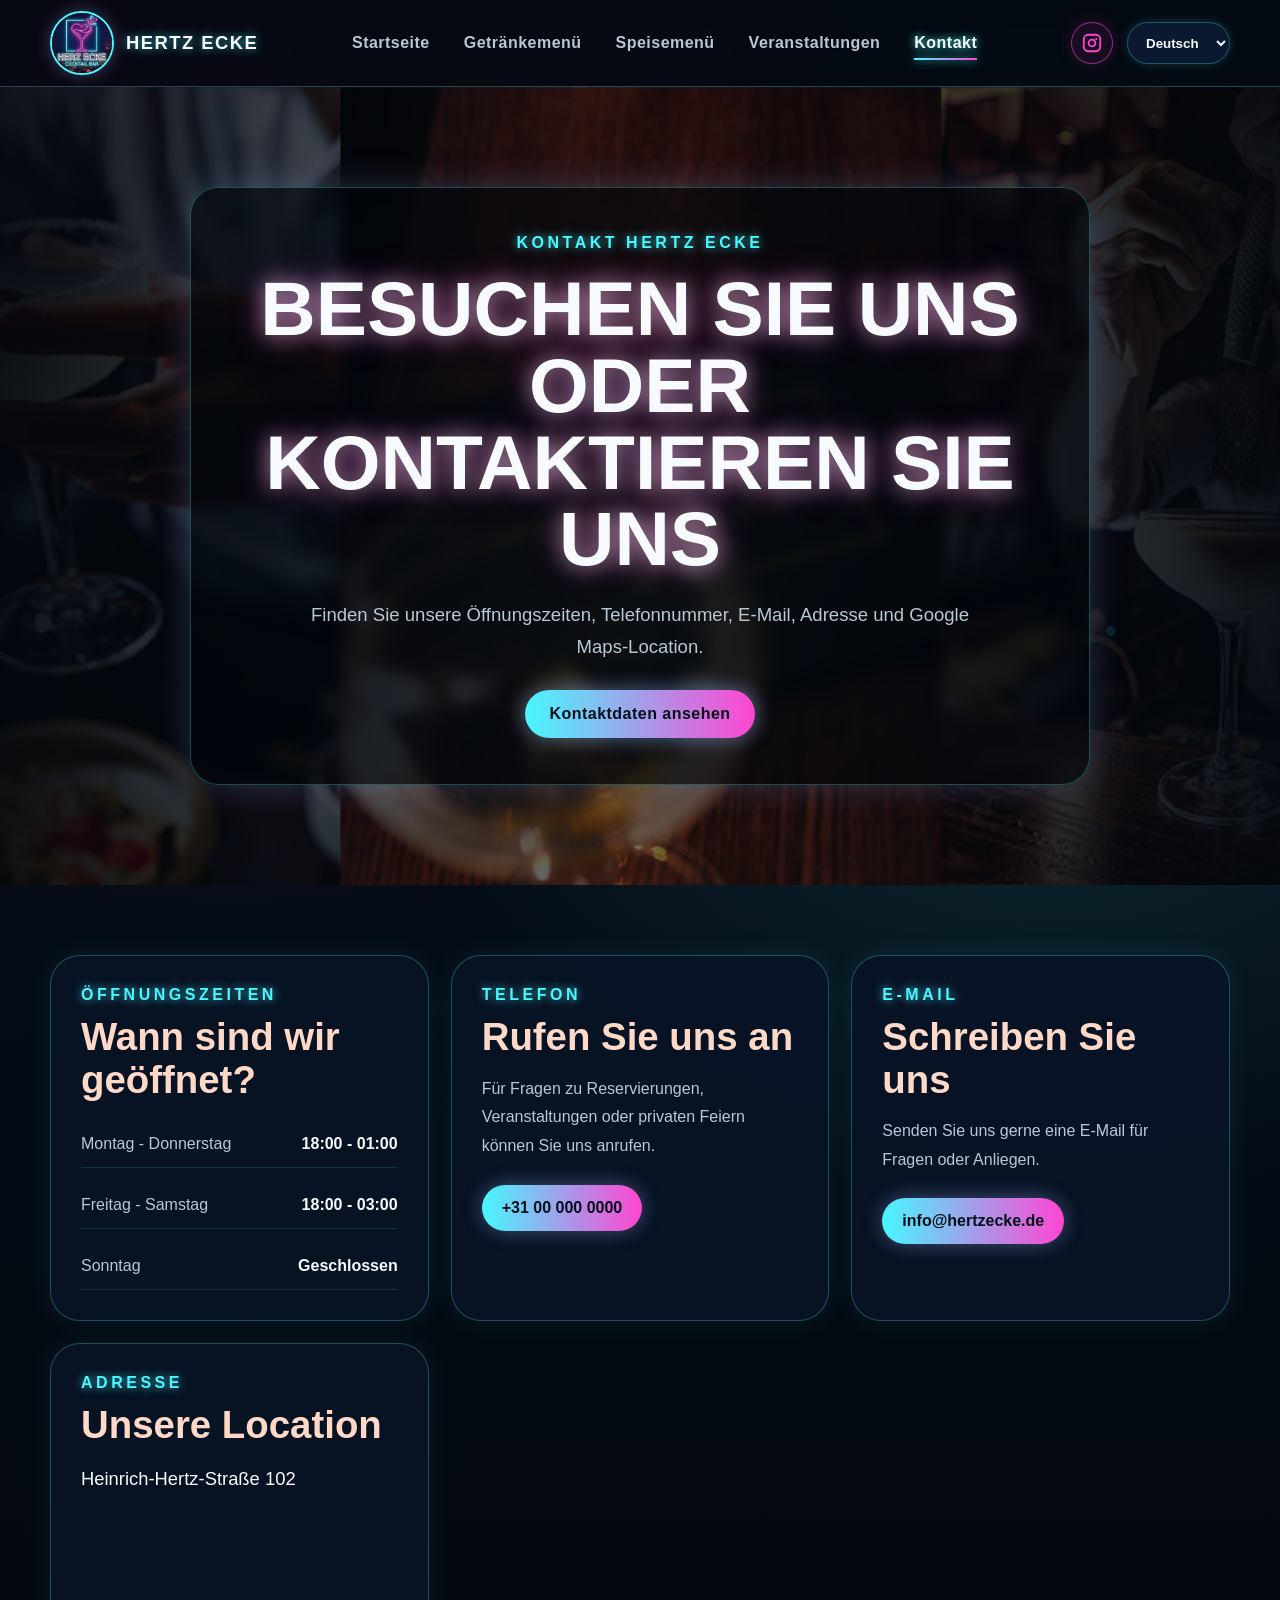
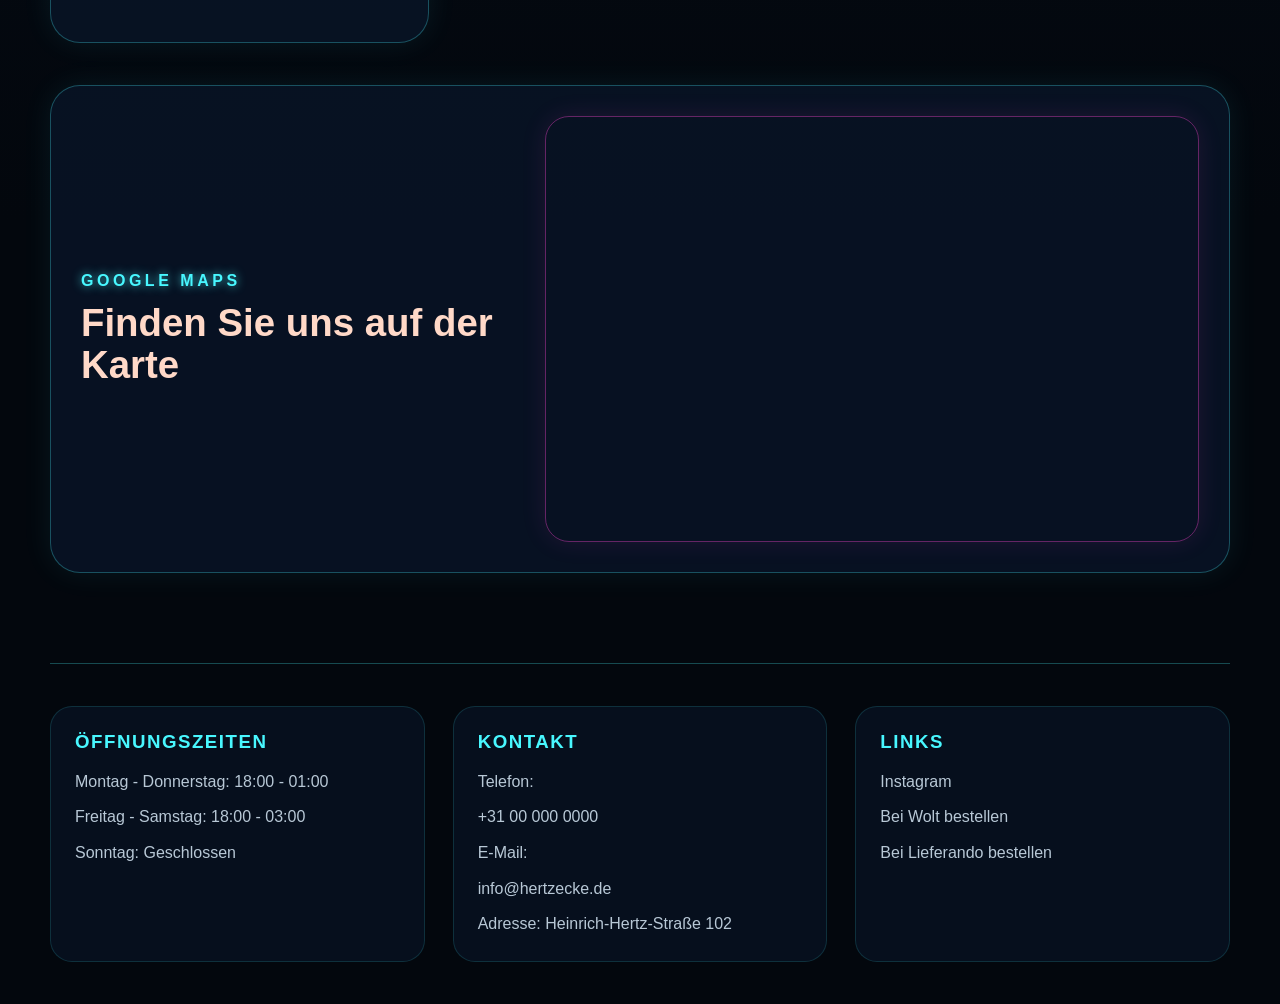
==== pages/ContactUsPage/ContactUs.html @ bc8177df "changing working hours" ====
<!DOCTYPE html>
<html lang="de">
<head>
    <meta charset="UTF-8">
    <meta name="viewport" content="width=device-width, initial-scale=1.0">
    <title>Hertz Ecke | Kontakt</title>
    <link rel="shortcut icon" href="../../images/logo.jpg" type="image/x-icon">
    <link rel="stylesheet" href="ContactUs.css">
</head>
<body>
    <header class="site-header">
        <nav class="navbar" aria-label="Hauptnavigation">
            <a class="logo-link" href="../HomePage/Home.html" aria-label="Hertz Ecke Startseite">
                <img src="../../images/logo.jpg" alt="Hertz Ecke Logo" class="logo">
                <span class="brand-name">Hertz Ecke</span>
            </a>

            <ul class="nav-links">
                <li><a href="../HomePage/Home.html" data-i18n="navHome">Home</a></li>
                <li><a href="../MenuPage/DrinksMenu.html" data-i18n="navDrinksMenu">Getränkemenü</a></li>
                <li><a href="../MenuPage/FoodMenu.html" data-i18n="navFoodMenu">Speisemenü</a></li>
                <li><a href="../EventsPage/Events.html" data-i18n="navEvents">Veranstaltungen</a></li>
                <li><a href="ContactUs.html" class="active" data-i18n="navContact">Kontakt</a></li>
            </ul>

            <div class="nav-actions">
                <a class="instagram-link" href="https://www.instagram.com/hertzecke/?utm_source=ig_web_button_share_sheet" target="_blank" rel="noopener noreferrer" aria-label="Instagram">
                    <svg viewBox="0 0 24 24" aria-hidden="true">
                        <path d="M7.8 2h8.4A5.8 5.8 0 0 1 22 7.8v8.4a5.8 5.8 0 0 1-5.8 5.8H7.8A5.8 5.8 0 0 1 2 16.2V7.8A5.8 5.8 0 0 1 7.8 2Zm0 2A3.8 3.8 0 0 0 4 7.8v8.4A3.8 3.8 0 0 0 7.8 20h8.4a3.8 3.8 0 0 0 3.8-3.8V7.8A3.8 3.8 0 0 0 16.2 4H7.8Zm8.75 2.5a1.2 1.2 0 1 1 0 2.4 1.2 1.2 0 0 1 0-2.4ZM12 7.25A4.75 4.75 0 1 1 12 16.75 4.75 4.75 0 0 1 12 7.25Zm0 2A2.75 2.75 0 1 0 12 14.75 2.75 2.75 0 0 0 12 9.25Z"/>
                    </svg>
                </a>

                <select id="languageSelect" class="language-select" aria-label="Sprache wählen">
                    <option value="de">Deutsch</option>
                    <option value="en">English</option>
                </select>
            </div>
        </nav>
    </header>

    <main>
        <section class="contact-hero">
            <div class="contact-hero-overlay"></div>
            <div class="contact-hero-content">
                <p class="eyebrow" data-i18n="contactEyebrow">Kontakt Hertz Ecke</p>
                <h1 data-i18n="contactHeroTitle">Besuchen Sie uns oder kontaktieren Sie uns</h1>
                <p data-i18n="contactHeroText">Finden Sie unsere Öffnungszeiten, Telefonnummer, E-Mail, Adresse und Google Maps-Location.</p>
                <a href="#contactInfo" class="primary-button" data-i18n="contactHeroButton">Kontaktdaten ansehen</a>
            </div>
        </section>

        <section id="contactInfo" class="contact-grid" aria-label="Kontaktinformationen">
            <article class="contact-card hours-card">
                <p class="section-label" data-i18n="hoursLabel">Öffnungszeiten</p>
                <h2 data-i18n="hoursTitle">Wann sind wir geöffnet?</h2>
                <ul class="hours-list">
                    <li><span data-i18n="hoursMonThu">Montag - Donnerstag</span><strong>18:00 - 01:00</strong></li>
                    <li><span data-i18n="hoursFriSat">Freitag - Samstag</span><strong>18:00 - 03:00</strong></li>
                    <li><span data-i18n="hoursSunday">Sonntag</span><strong data-i18n="closed">Geschlossen</strong></li>
                </ul>
            </article>

            <article class="contact-card">
                <p class="section-label" data-i18n="phoneLabel">Telefon</p>
                <h2 data-i18n="phoneTitle">Rufen Sie uns an</h2>
                <p data-i18n="phoneText">Für Fragen zu Reservierungen, Veranstaltungen oder privaten Feiern können Sie uns anrufen.</p>
                <a class="contact-link" href="tel:+31000000000">+31 00 000 0000</a>
            </article>

            <article class="contact-card">
                <p class="section-label" data-i18n="emailLabel">E-Mail</p>
                <h2 data-i18n="emailTitle">Schreiben Sie uns</h2>
                <p data-i18n="emailText">Senden Sie uns gerne eine E-Mail für Fragen oder Anliegen.</p>
                <a class="contact-link" href="mailto:info@hertzecke.de">info@hertzecke.de</a>
            </article>

            <article class="contact-card">
                <p class="section-label" data-i18n="addressLabel">Adresse</p>
                <h2 data-i18n="addressTitle">Unsere Location</h2>
                <p class="address-text" data-i18n="addressValue">Heinrich-Hertz-Straße 102</p>
            </article>
        </section>

        <section class="map-section" aria-label="Google Maps Standort">
            <div class="map-copy">
                <p class="section-label" data-i18n="mapLabel">Google Maps</p>
                <h2 data-i18n="mapTitle">Finden Sie uns auf der Karte</h2>
            </div>
            <div class="map-frame">
                <iframe src="https://www.google.com/maps/embed?pb=!1m18!1m12!1m3!1d2369.140732131718!2d10.0244541!3d53.5731049!2m3!1f0!2f0!3f0!3m2!1i1024!2i768!4f13.1!3m3!1m2!1s0x47b18ecdec26be77%3A0xcdbccaf25858c64a!2sHeinrich-Hertz-Stra%C3%9Fe%20102%2C%2022083%20Hamburg-Nord%2C%20Germany!5e0!3m2!1sen!2s!4v1784650274241!5m2!1sen!2s" width="600" height="450" style="border:0;" allowfullscreen="" loading="lazy" referrerpolicy="strict-origin-when-cross-origin"></iframe>
            </div>
        </section>
    </main>

    <footer class="site-footer">
        <div class="footer-column">
            <h3 data-i18n="footerHoursTitle">Öffnungszeiten</h3>
            <p data-i18n="footerHoursWeek">Montag - Donnerstag: 11:00 - 22:00</p>
            <p data-i18n="footerHoursWeekend">Freitag - Samstag: 11:00 - 02:00</p>
            <p data-i18n="footerHoursSunday">Sonntag: 12:00 - 22:00</p>
        </div>

        <div class="footer-column">
            <h3 data-i18n="footerContactTitle">Kontakt</h3>
            <p><span data-i18n="footerPhone">Telefon:</span> <a href="tel:+31000000000">+31 00 000 0000</a></p>
            <p><span data-i18n="footerEmail">E-Mail:</span> <a href="mailto:info@hertzecke.de">info@hertzecke.de</a></p>
            <p><span data-i18n="footerAddress">Adresse:</span> <span data-i18n="footerAddressValue">Heinrich-Hertz-Straße 102</span></p>
        </div>

        <div class="footer-column">
            <h3 data-i18n="footerLinksTitle">Links</h3>
            <a href="https://www.instagram.com/hertzecke/?utm_source=ig_web_button_share_sheet" target="_blank" rel="noopener noreferrer">Instagram</a>
            <a href="https://wolt.com/de/deu?tld=de" data-i18n="footerWebsiteWolt">Bei Wolt bestellen</a>
            <a href="https://www.lieferando.de/" data-i18n="footerWebsiteLieferando">Bei Lieferando bestellen</a>
        </div>
    </footer>

    <script>
        const translations = {
            de: {
                navHome: 'Startseite', navDrinksMenu: 'Getränkemenü', navFoodMenu: 'Speisemenü', navEvents: 'Veranstaltungen', navContact: 'Kontakt',
                contactEyebrow: 'Kontakt Hertz Ecke', contactHeroTitle: 'Besuchen Sie uns oder kontaktieren Sie uns', contactHeroText: 'Finden Sie unsere Öffnungszeiten, Telefonnummer, E-Mail, Adresse und Google Maps-Location.', contactHeroButton: 'Kontaktdaten ansehen',
                hoursLabel: 'Öffnungszeiten', hoursTitle: 'Wann sind wir geöffnet?', hoursMonThu: 'Montag - Donnerstag', hoursFriSat: 'Freitag - Samstag', hoursSunday: 'Sonntag', closed: 'Geschlossen',
                phoneLabel: 'Telefon', phoneTitle: 'Rufen Sie uns an', phoneText: 'Für Fragen zu Reservierungen, Veranstaltungen oder privaten Feiern können Sie uns anrufen.',
                emailLabel: 'E-Mail', emailTitle: 'Schreiben Sie uns', emailText: 'Senden Sie uns gerne eine E-Mail für Fragen oder Anliegen.',
                addressLabel: 'Adresse', addressTitle: 'Unsere Location', addressValue: 'Heinrich-Hertz-Straße 102', openMaps: 'In Google Maps öffnen',
                mapLabel: 'Google Maps', mapTitle: 'Finden Sie uns auf der Karte',
                footerHoursTitle: 'Öffnungszeiten', footerHoursWeek: 'Montag - Donnerstag: 18:00 - 01:00', footerHoursWeekend: 'Freitag - Samstag: 18:00 - 03:00', footerHoursSunday: 'Sonntag: Geschlossen', footerContactTitle: 'Kontakt', footerPhone: 'Telefon:', footerEmail: 'E-Mail:', footerAddress: 'Adresse:', footerAddressValue: 'Heinrich-Hertz-Straße 102', footerLinksTitle: 'Links', footerWebsiteWolt: 'Bei Wolt bestellen', footerWebsiteLieferando: 'Bei Lieferando bestellen'
            },
            en: {
                navHome: 'Home', navDrinksMenu: 'Drinks Menu', navFoodMenu: 'Food Menu', navEvents: 'Events', navContact: 'Contact us',
                contactEyebrow: 'Contact Hertz Ecke', contactHeroTitle: 'Visit us or get in touch', contactHeroText: 'Find our working hours, phone number, email, address and Google Maps location.', contactHeroButton: 'View contact details',
                hoursLabel: 'Working hours', hoursTitle: 'When are we open?', hoursMonThu: 'Monday - Thursday', hoursFriSat: 'Friday - Saturday', hoursSunday: 'Sunday', closed: 'Closed',
                phoneLabel: 'Phone', phoneTitle: 'Call us', phoneText: 'For questions about reservations, events or private parties, you can call us.',
                emailLabel: 'Email', emailTitle: 'Email us', emailText: 'Feel free to send us an email with any questions or inquiries.',
                addressLabel: 'Address', addressTitle: 'Our location', addressValue: 'Heinrich-Hertz-Straße 102', openMaps: 'Open in Google Maps',
                mapLabel: 'Google Maps', mapTitle: 'Find us on the map',
                footerHoursTitle: 'Working hours', footerHoursWeek: 'Monday - Thursday: 18:00 - 01:00', footerHoursWeekend: 'Friday - Saturday: 18:00 - 03:00', footerHoursSunday: 'Sunday: Closed', footerContactTitle: 'Contact', footerPhone: 'Phone:', footerEmail: 'Email:', footerAddress: 'Address:', footerAddressValue: 'Heinrich-Hertz-Straße 102', footerLinksTitle: 'Links', footerWebsiteWolt: 'Order from Wolt', footerWebsiteLieferando: 'Order from Lieferando'
            }
        };

        const languageSelect = document.getElementById('languageSelect');
        const translatableElements = document.querySelectorAll('[data-i18n]');

        function setLanguage(language) {
            translatableElements.forEach((element) => {
                const key = element.getAttribute('data-i18n');
                if (translations[language][key]) element.textContent = translations[language][key];
            });
            document.documentElement.lang = language;
            localStorage.setItem('hertzEckeLanguage', language);
        }

        languageSelect.addEventListener('change', (event) => setLanguage(event.target.value));

        const savedLanguage = localStorage.getItem('hertzEckeLanguage') || 'de';
        languageSelect.value = savedLanguage;
        setLanguage(savedLanguage);
    </script>
</body>
</html>
---- pages/ContactUsPage/ContactUs.css ----
:root {
    --dark: #06111f;
    --dark-2: #0b1930;
    --cyan: #48f7ff;
    --cyan-soft: rgba(72, 247, 255, 0.18);
    --pink: #ff45d3;
    --pink-soft: rgba(255, 69, 211, 0.18);
    --cream: #ffd9c8;
    --white: #f7fbff;
    --muted: #b8c8d6;
    --card: rgba(8, 20, 38, 0.88);
    --border: rgba(72, 247, 255, 0.28);
    --hero-image: url('../../images/ciu-die-bar-cocktails_1.jpg');
}

* { box-sizing: border-box; margin: 0; padding: 0; }
html {
    background-color: var(--card); scroll-behavior: smooth; scroll-padding-top: 150px; }
body {
    min-height: 100vh;
    font-family: Arial, Helvetica, sans-serif;
    color: var(--white);
    background:
        radial-gradient(circle at 18% 8%, rgba(255, 69, 211, 0.18), transparent 28%),
        radial-gradient(circle at 82% 20%, rgba(72, 247, 255, 0.16), transparent 30%),
        linear-gradient(180deg, var(--dark), #03070d 70%);
}
img { display: block; max-width: 100%; }
a { color: inherit; text-decoration: none; }

.site-header {
    position: sticky; top: 0; z-index: 50;
    background: rgba(3, 7, 13, 0.86);
    border-bottom: 1px solid var(--border);
    backdrop-filter: blur(14px);
}
.navbar {
    width: min(1180px, calc(100% - 32px)); min-height: 86px; margin: 0 auto;
    display: grid; grid-template-columns: auto 1fr auto; align-items: center; gap: 24px;
}
.logo-link { display: flex; align-items: center; gap: 12px; }
.logo {
    width: 64px; height: 64px; object-fit: cover; border-radius: 50%;
    border: 2px solid var(--cyan); box-shadow: 0 0 16px var(--cyan-soft), 0 0 22px var(--pink-soft);
}
.brand-name {
    font-size: 1.15rem; font-weight: 800; letter-spacing: 0.08em; text-transform: uppercase;
    text-shadow: 0 0 10px rgba(72, 247, 255, 0.7);
}
.nav-links { list-style: none; display: flex; align-items: center; justify-content: center; gap: 34px; }
.nav-links a {
    position: relative; color: var(--muted); font-weight: 700; letter-spacing: 0.03em;
    transition: color 0.2s ease, text-shadow 0.2s ease;
}
.nav-links a::after {
    content: ''; position: absolute; left: 0; bottom: -9px; width: 0; height: 2px;
    background: linear-gradient(90deg, var(--cyan), var(--pink)); box-shadow: 0 0 10px var(--cyan);
    transition: width 0.2s ease;
}
.nav-links a:hover, .nav-links a.active { color: var(--white); text-shadow: 0 0 9px var(--cyan); }
.nav-links a:hover::after, .nav-links a.active::after { width: 100%; }
.nav-actions { display: flex; align-items: center; justify-content: flex-end; gap: 14px; }
.instagram-link {
    width: 42px; height: 42px; display: grid; place-items: center; border: 1px solid rgba(255, 69, 211, 0.55);
    border-radius: 50%; background: rgba(255, 69, 211, 0.08); box-shadow: 0 0 16px var(--pink-soft);
    transition: transform 0.2s ease, box-shadow 0.2s ease;
}
.instagram-link:hover { transform: translateY(-2px); box-shadow: 0 0 24px rgba(255, 69, 211, 0.45); }
.instagram-link svg { width: 22px; height: 22px; fill: var(--pink); }
.language-select {
    min-height: 42px; color: var(--white); background: var(--dark-2); border: 1px solid var(--border);
    border-radius: 999px; padding: 0 14px; outline: none; font-weight: 700; box-shadow: 0 0 12px var(--cyan-soft);
}

.contact-hero {
    position: relative; min-height: 62vh; display: grid; place-items: center; padding: 100px 20px;
    background-image: var(--hero-image); background-size: cover; background-position: center; overflow: hidden;
}
.contact-hero-overlay {
    position: absolute; inset: 0;
    background: linear-gradient(90deg, rgba(3, 7, 13, 0.95), rgba(3, 7, 13, 0.56), rgba(3, 7, 13, 0.95)), radial-gradient(circle at center, rgba(72, 247, 255, 0.14), transparent 46%);
}
.contact-hero-content {
    position: relative; width: min(900px, 100%); padding: 46px; text-align: center;
    background: rgba(3, 7, 13, 0.62); border: 1px solid var(--border); border-radius: 28px;
    box-shadow: 0 0 34px rgba(72, 247, 255, 0.15), 0 0 46px rgba(255, 69, 211, 0.10); backdrop-filter: blur(6px);
}
.eyebrow, .section-label {
    color: var(--cyan); font-weight: 800; letter-spacing: 0.22em; text-transform: uppercase;
    text-shadow: 0 0 10px rgba(72, 247, 255, 0.8);
}
.contact-hero-content h1 {
    margin-top: 18px; font-size: clamp(2.2rem, 6vw, 5rem); line-height: 1; text-transform: uppercase;
    text-shadow: 0 0 20px rgba(255, 255, 255, 0.48), 0 0 32px rgba(255, 69, 211, 0.52);
}
.contact-hero-content p:not(.eyebrow) { width: min(700px, 100%); margin: 22px auto 0; color: var(--muted); font-size: 1.16rem; line-height: 1.7; }
.primary-button, .secondary-button {
    display: inline-flex; align-items: center; justify-content: center; min-height: 48px; margin-top: 28px; padding: 0 24px;
    border-radius: 999px; font-weight: 800; letter-spacing: 0.03em; transition: transform 0.2s ease, box-shadow 0.2s ease;
}
.primary-button { color: #03101a; background: linear-gradient(90deg, var(--cyan), var(--pink)); box-shadow: 0 0 22px rgba(72, 247, 255, 0.35), 0 0 22px rgba(255, 69, 211, 0.25); }
.secondary-button { color: var(--white); border: 1px solid var(--pink); background: rgba(255, 69, 211, 0.08); box-shadow: 0 0 16px var(--pink-soft); }
.primary-button:hover, .secondary-button:hover { transform: translateY(-2px); }


.contact-grid {
    width: min(1180px, calc(100% - 32px));
    margin: 70px auto 0;
    display: grid;
    grid-template-columns: repeat(3, 1fr);
    gap: 22px;
}

.contact-card {
    min-height: 300px;
    padding: 30px;
    border: 1px solid var(--border);
    border-radius: 30px;
    background: var(--card);
    box-shadow: 0 0 30px rgba(72, 247, 255, 0.08);
    transition: transform 0.2s ease, border-color 0.2s ease, box-shadow 0.2s ease;
}

.contact-card:hover {
    transform: translateY(-3px);
    border-color: rgba(255, 69, 211, 0.50);
    box-shadow: 0 0 24px rgba(255, 69, 211, 0.12);
}

.contact-card h2,
.map-copy h2 {
    margin-top: 12px;
    color: var(--cream);
    font-size: clamp(1.6rem, 3vw, 2.4rem);
    line-height: 1.1;
}

.contact-card p:not(.section-label),
.map-copy p:not(.section-label) {
    margin-top: 16px;
    color: var(--muted);
    line-height: 1.8;
}

.hours-list {
    margin-top: 20px;
    list-style: none;
    display: grid;
    gap: 14px;
}

.hours-list li {
    display: flex;
    align-items: center;
    justify-content: space-between;
    gap: 18px;
    padding: 14px 0;
    border-bottom: 1px solid rgba(72, 247, 255, 0.14);
    color: var(--muted);
}

.hours-list strong {
    color: var(--white);
    white-space: nowrap;
}

.contact-link {
    display: inline-flex;
    align-items: center;
    justify-content: center;
    min-height: 46px;
    margin-top: 24px;
    padding: 0 20px;
    color: #03101a;
    border-radius: 999px;
    font-weight: 800;
    background: linear-gradient(90deg, var(--cyan), var(--pink));
    box-shadow: 0 0 22px rgba(72, 247, 255, 0.24), 0 0 22px rgba(255, 69, 211, 0.20);
}

.address-text {
    font-size: 1.15rem;
    color: var(--white) !important;
}

.map-section {
    width: min(1180px, calc(100% - 32px));
    margin: 42px auto 0;
    padding: 30px;
    display: grid;
    grid-template-columns: 0.8fr 1.2fr;
    gap: 28px;
    align-items: center;
    border: 1px solid var(--border);
    border-radius: 30px;
    background: var(--card);
    box-shadow: 0 0 30px rgba(72, 247, 255, 0.08);
}

.map-frame {
    min-height: 420px;
    overflow: hidden;
    border-radius: 24px;
    border: 1px solid rgba(255, 69, 211, 0.38);
    box-shadow: 0 0 26px rgba(255, 69, 211, 0.10);
}

.map-frame iframe {
    width: 100%;
    height: 420px;
    border: 0;
    filter: saturate(0.9) contrast(1.05);
}

.site-footer {
    width: min(1180px, calc(100% - 32px));
    margin: 90px auto 0;
    padding: 42px 0;
    display: grid;
    grid-template-columns: repeat(3, 1fr);
    gap: 28px;
    border-top: 1px solid var(--border);
}

.footer-column {
    padding: 24px;
    border-radius: 22px;
    background: rgba(8, 20, 38, 0.66);
    border: 1px solid rgba(72, 247, 255, 0.14);
}

.footer-column h3 {
    margin-bottom: 16px;
    color: var(--cyan);
    text-transform: uppercase;
    letter-spacing: 0.08em;
}

.footer-column p,
.footer-column a {
    display: block;
    margin-top: 10px;
    color: var(--muted);
    line-height: 1.6;
}

.footer-column a:hover {
    color: var(--pink);
    text-shadow: 0 0 8px rgba(255, 69, 211, 0.6);
}

@media (max-width: 900px) {
    html {
    background-color: var(--card); scroll-padding-top: 255px; }
    .navbar { grid-template-columns: 1fr; gap: 14px; padding: 14px 0 16px; }
    .logo-link, .nav-links, .nav-actions { justify-self: center; }
    .nav-links {
        width: 100%; flex-wrap: wrap; justify-content: center; gap: 14px 24px; padding: 10px 0;
        border-top: 1px solid var(--border); border-bottom: 1px solid var(--border);
    }
    .nav-actions { justify-content: center; }
    .contact-grid, .map-section, .site-footer { grid-template-columns: 1fr; }
}

@media (max-width: 620px) {
    .navbar { width: min(100% - 22px, 1180px); gap: 12px; }
    .nav-links { gap: 12px 16px; font-size: 0.88rem; }
    .brand-name { display: none; }
    .logo { width: 56px; height: 56px; }
    .contact-hero { min-height: 58vh; padding: 76px 14px; }
    .contact-hero-content { padding: 30px 18px; border-radius: 22px; }
    .contact-grid { margin-top: 46px; }
    .contact-card, .map-section { padding: 22px; }
    .hours-list li { align-items: flex-start; flex-direction: column; gap: 6px; }
    .map-frame, .map-frame iframe { min-height: 320px; height: 320px; }
    .site-footer { margin-top: 54px; padding-bottom: 28px; }
}
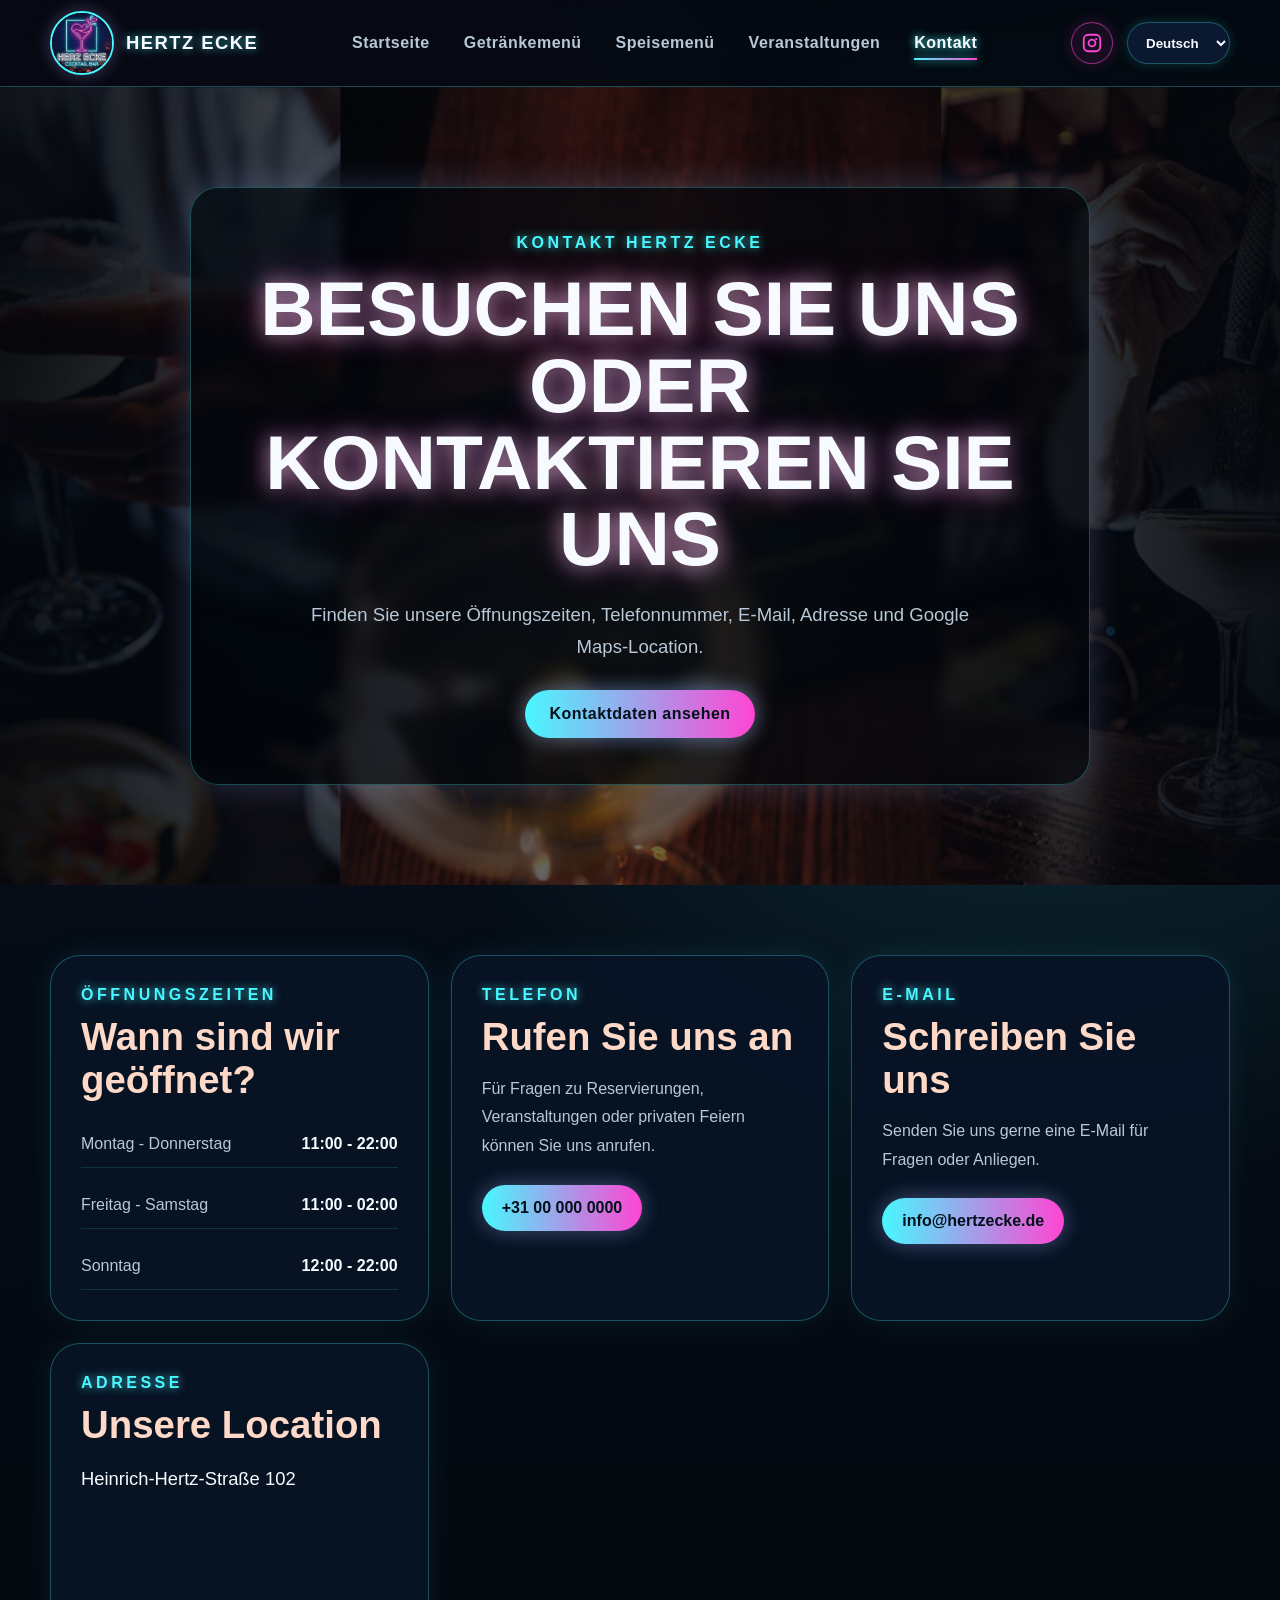
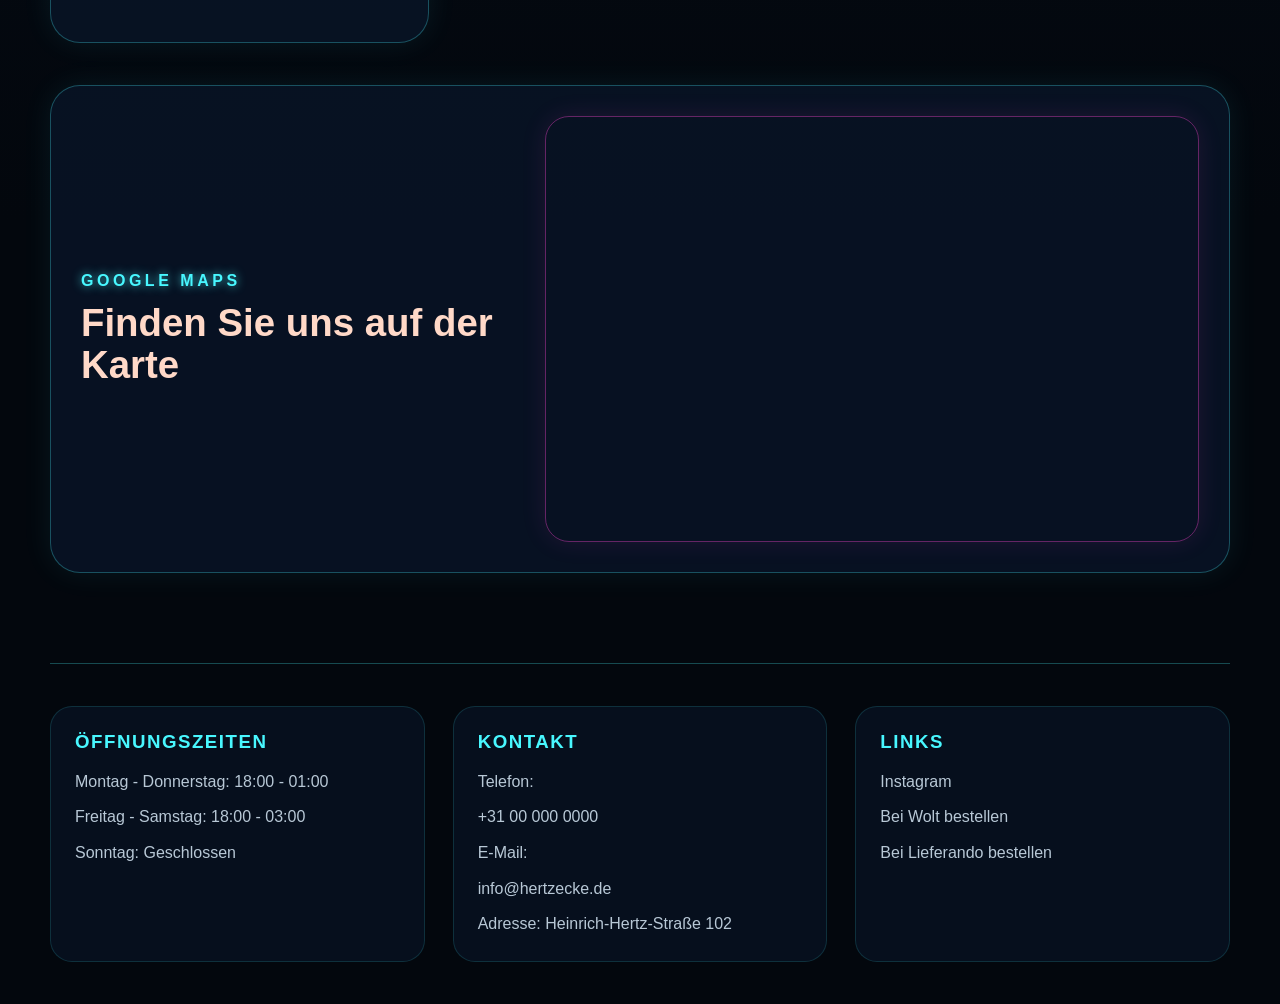
==== commit d315175c: "changing working hours in contactPage" ====
--- a/pages/ContactUsPage/ContactUs.html
+++ b/pages/ContactUsPage/ContactUs.html
@@ -54,9 +54,9 @@
                 <p class="section-label" data-i18n="hoursLabel">Öffnungszeiten</p>
                 <h2 data-i18n="hoursTitle">Wann sind wir geöffnet?</h2>
                 <ul class="hours-list">
-                    <li><span data-i18n="hoursMonThu">Montag - Donnerstag</span><strong>18:00 - 01:00</strong></li>
-                    <li><span data-i18n="hoursFriSat">Freitag - Samstag</span><strong>18:00 - 03:00</strong></li>
-                    <li><span data-i18n="hoursSunday">Sonntag</span><strong data-i18n="closed">Geschlossen</strong></li>
+                    <li><span data-i18n="hoursMonThu">Montag - Donnerstag</span><strong>11:00 - 22:00</strong></li>
+                    <li><span data-i18n="hoursFriSat">Freitag - Samstag</span><strong>11:00 - 02:00</strong></li>
+                    <li><span data-i18n="hoursSunday">Sonntag</span><strong>12:00 - 22:00</strong></li>
                 </ul>
             </article>
 
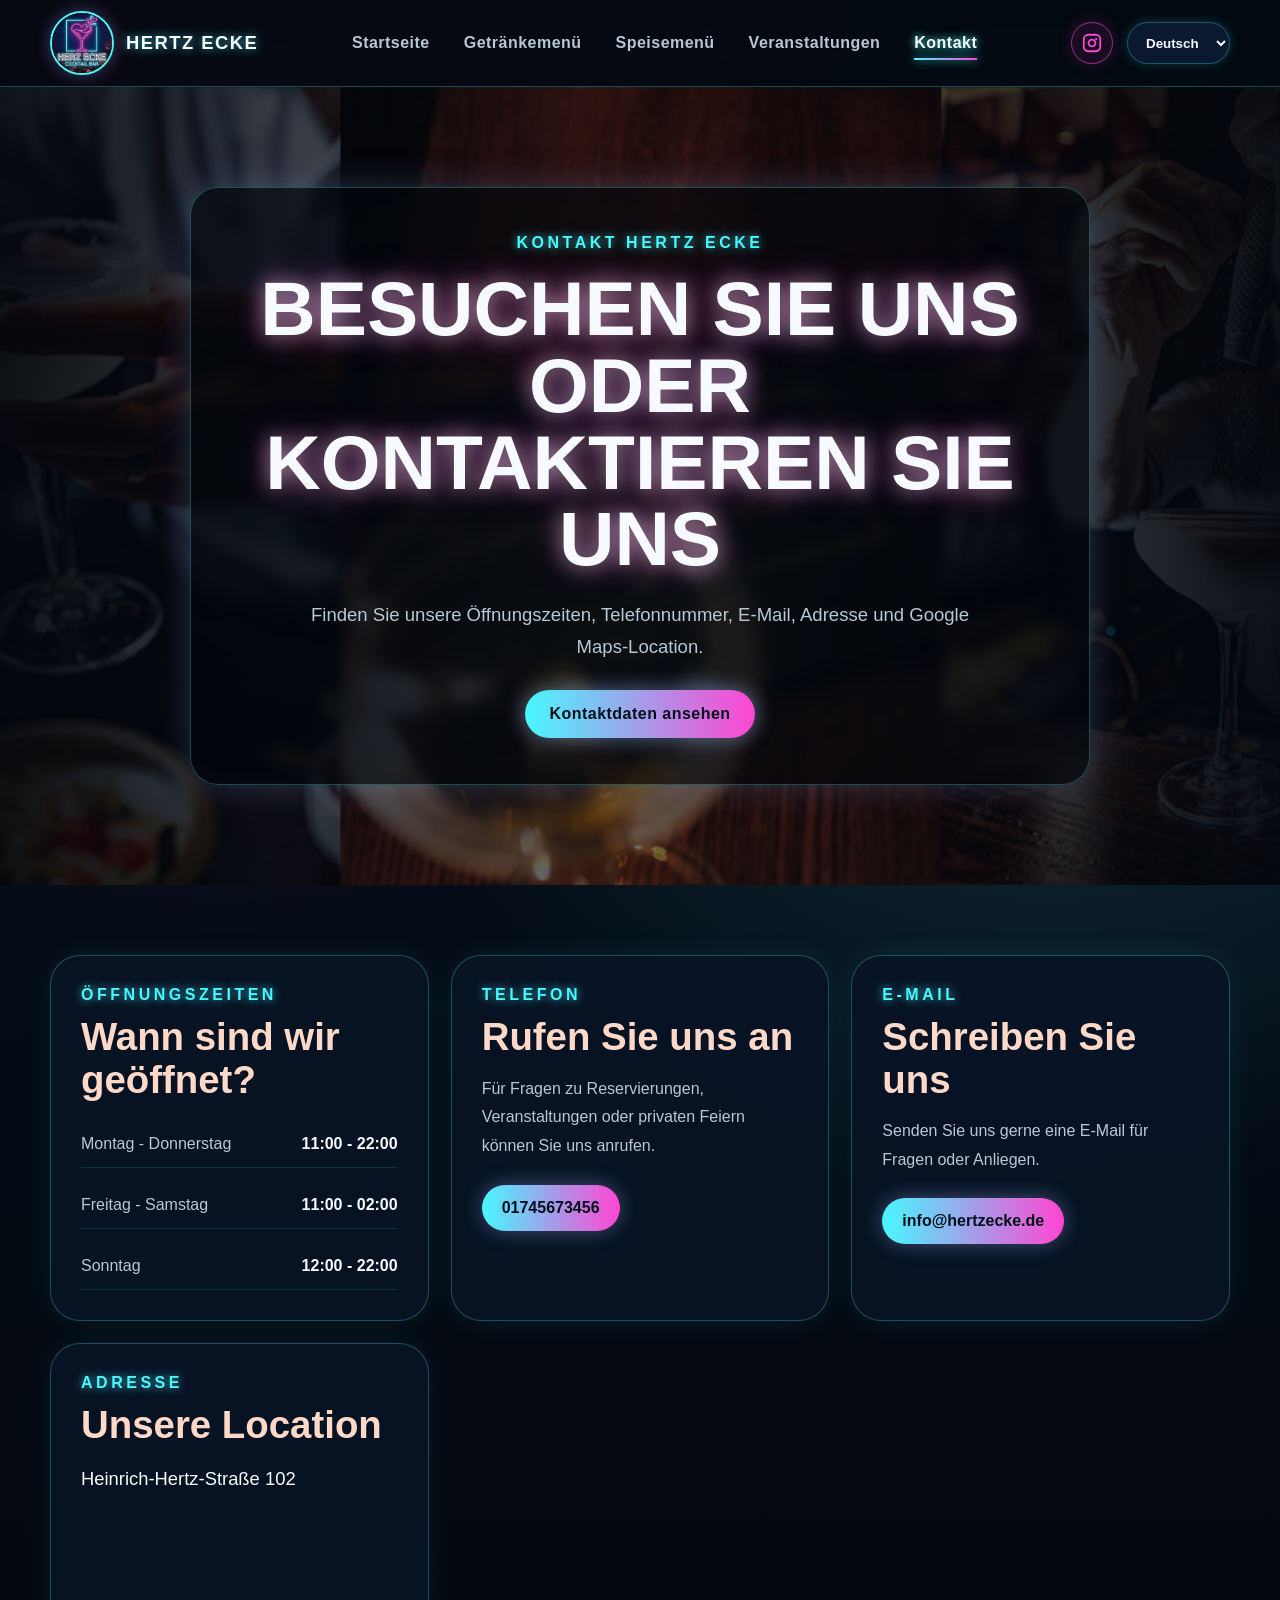
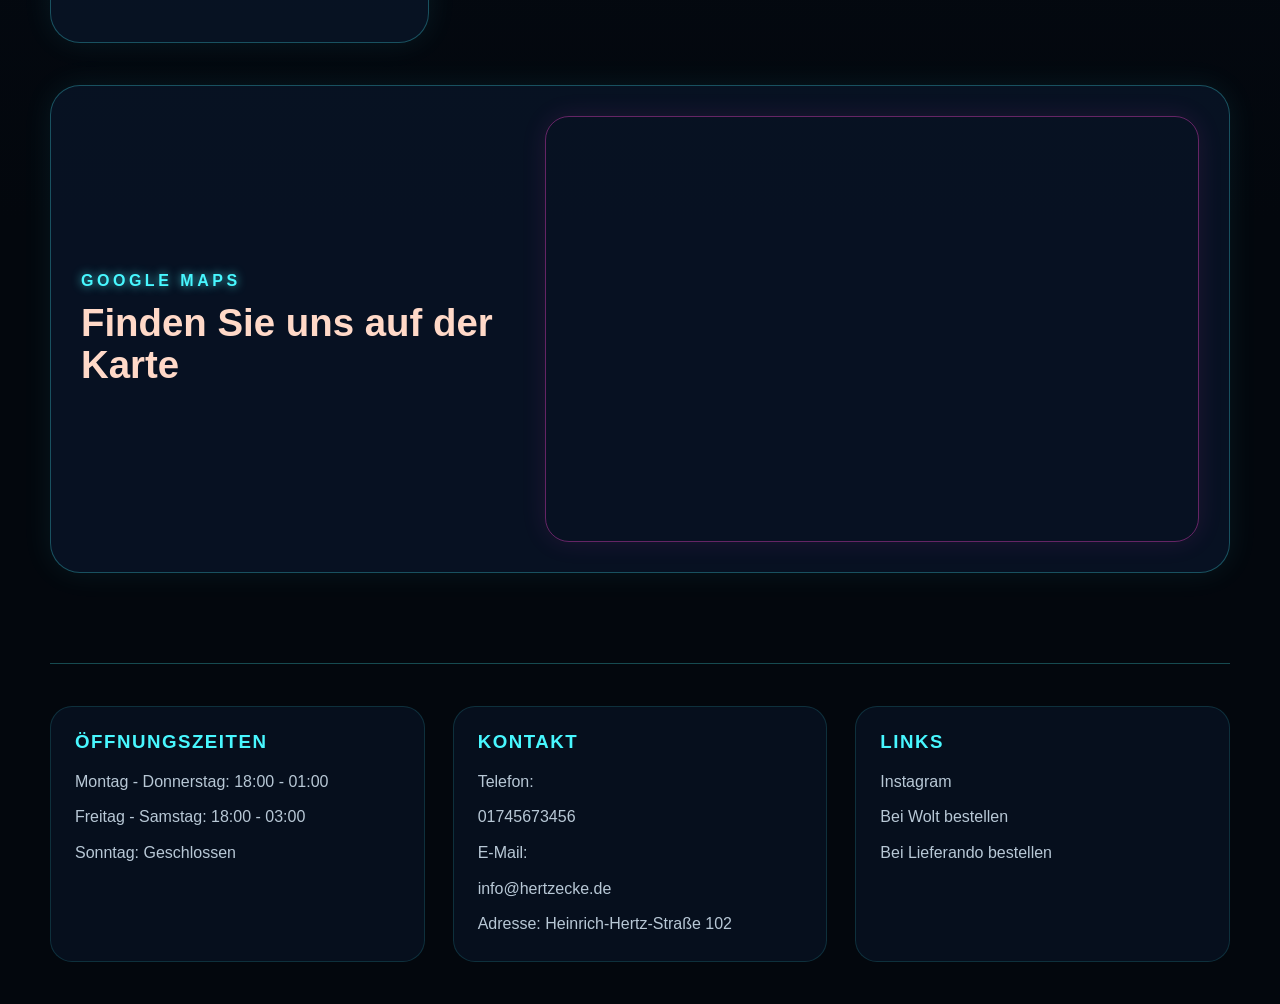
==== commit dd4627f9: "adding phone number" ====
--- a/pages/ContactUsPage/ContactUs.html
+++ b/pages/ContactUsPage/ContactUs.html
@@ -64,7 +64,7 @@
                 <p class="section-label" data-i18n="phoneLabel">Telefon</p>
                 <h2 data-i18n="phoneTitle">Rufen Sie uns an</h2>
                 <p data-i18n="phoneText">Für Fragen zu Reservierungen, Veranstaltungen oder privaten Feiern können Sie uns anrufen.</p>
-                <a class="contact-link" href="tel:+31000000000">+31 00 000 0000</a>
+                <a class="contact-link" href="tel:01745673456">01745673456</a>
             </article>
 
             <article class="contact-card">
@@ -102,7 +102,7 @@
 
         <div class="footer-column">
             <h3 data-i18n="footerContactTitle">Kontakt</h3>
-            <p><span data-i18n="footerPhone">Telefon:</span> <a href="tel:+31000000000">+31 00 000 0000</a></p>
+            <p><span data-i18n="footerPhone">Telefon:</span> <a href="tel:01745673456">01745673456</a></p>
             <p><span data-i18n="footerEmail">E-Mail:</span> <a href="mailto:info@hertzecke.de">info@hertzecke.de</a></p>
             <p><span data-i18n="footerAddress">Adresse:</span> <span data-i18n="footerAddressValue">Heinrich-Hertz-Straße 102</span></p>
         </div>
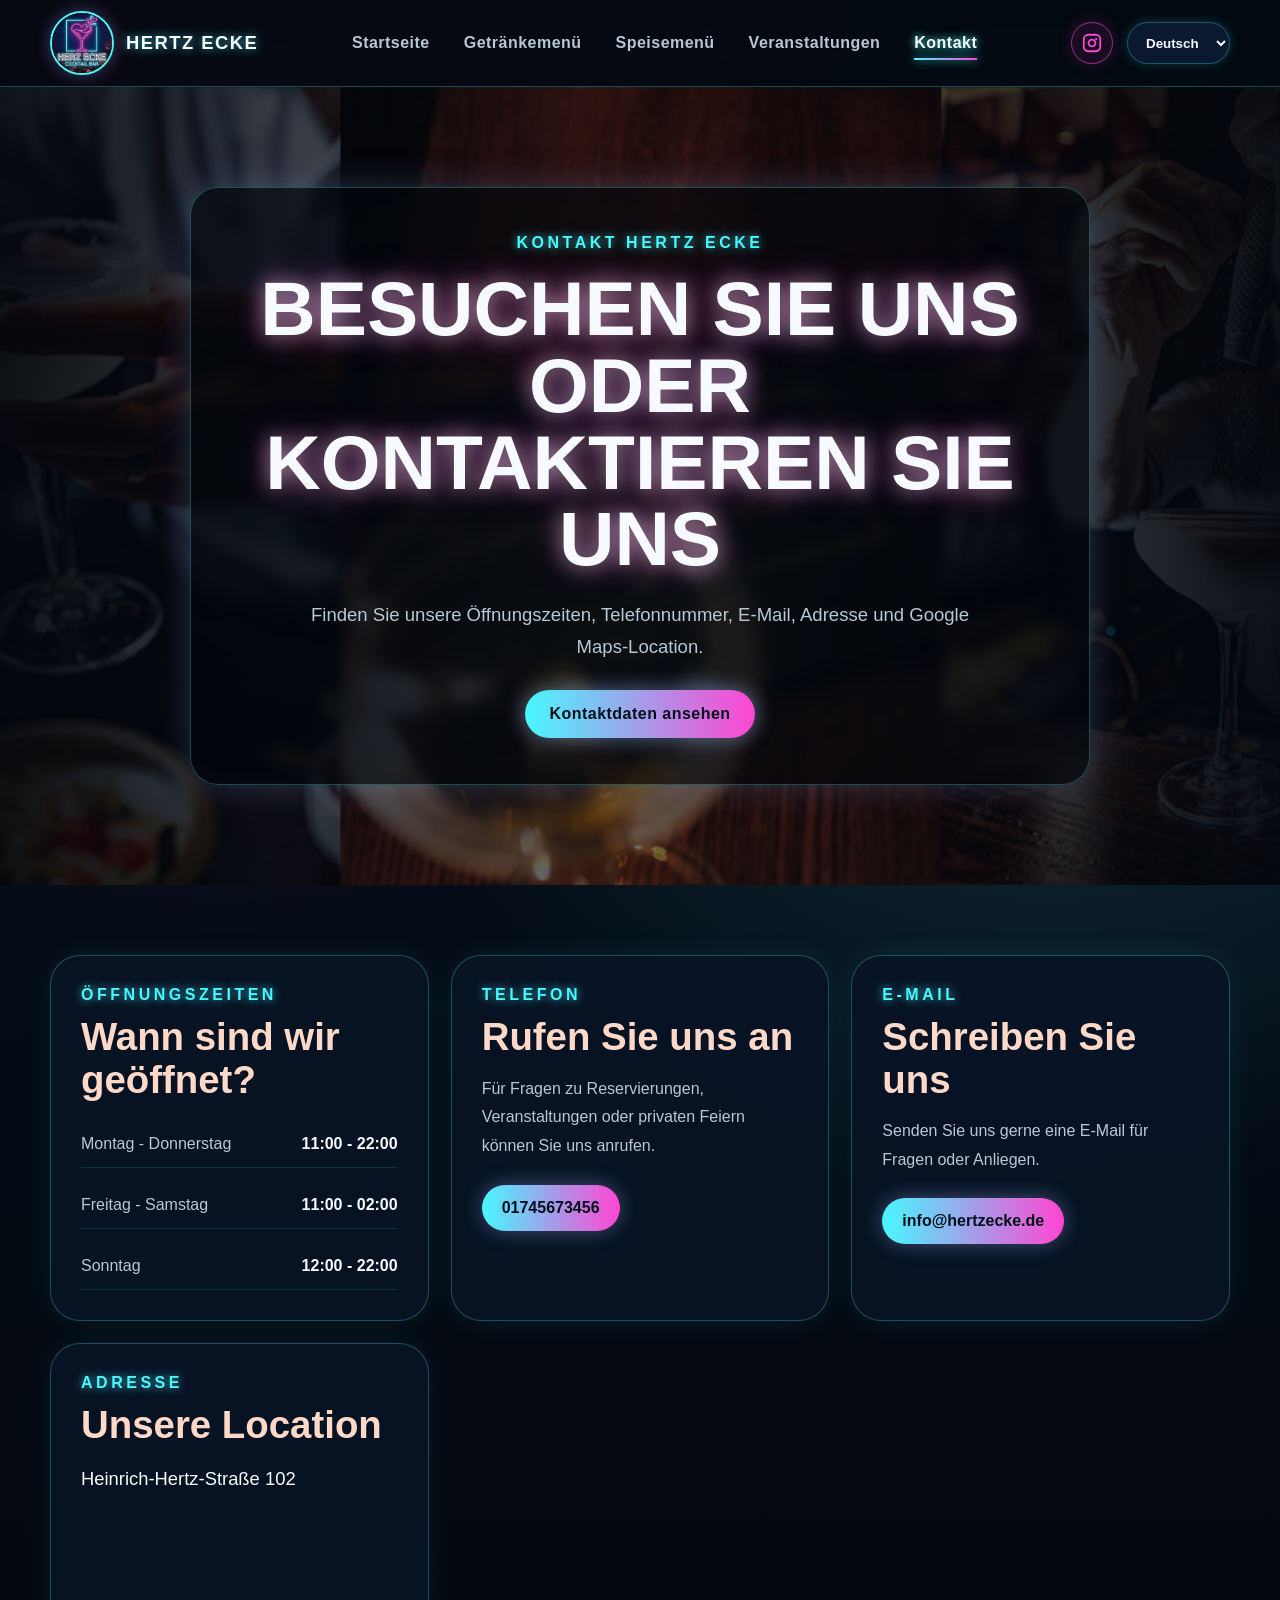
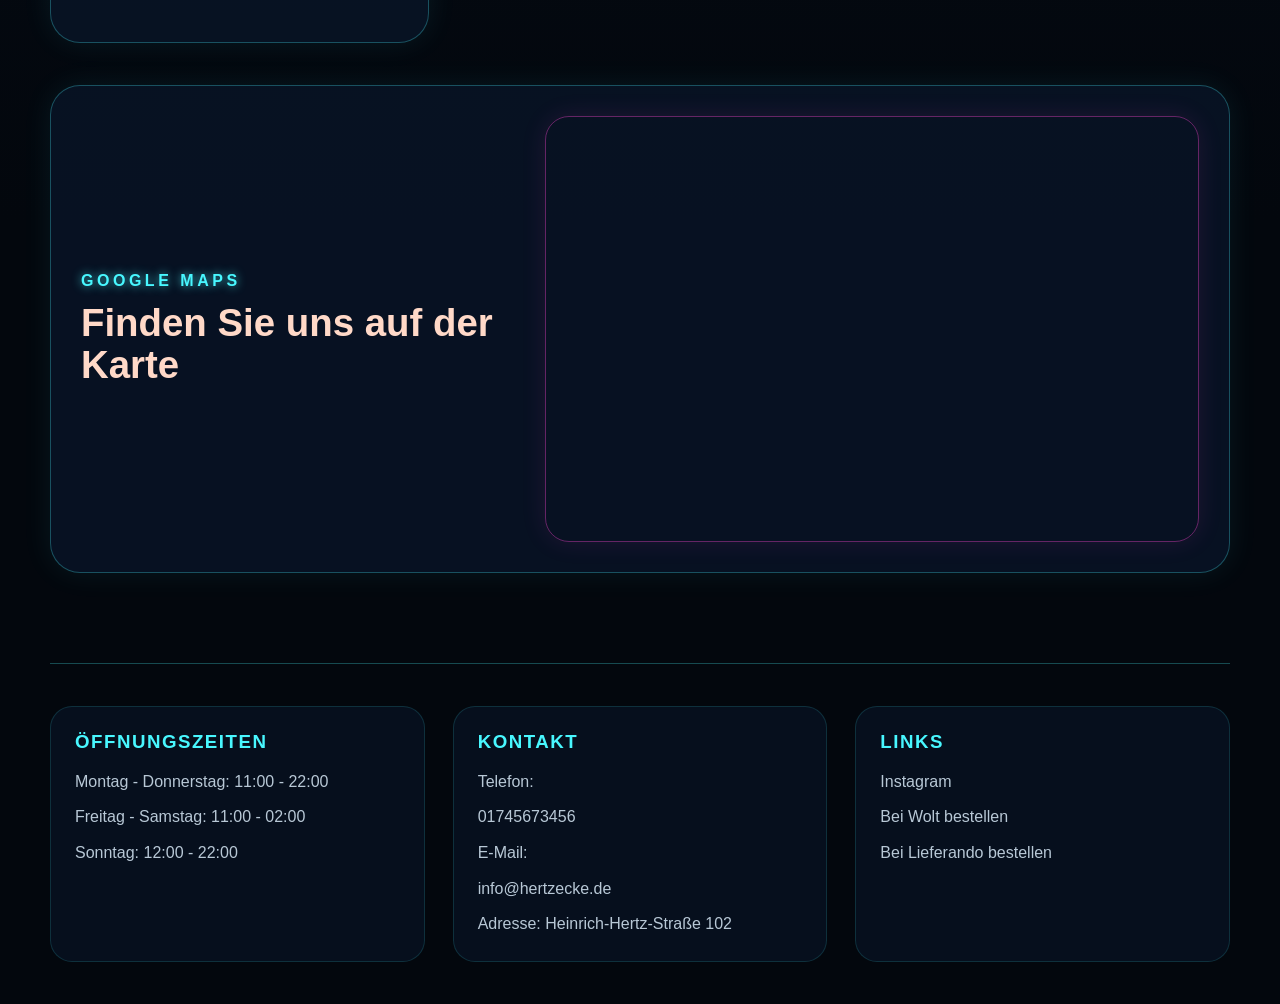
==== commit 23c33d03: "fixing the bug for working hours" ====
--- a/pages/ContactUsPage/ContactUs.html
+++ b/pages/ContactUsPage/ContactUs.html
@@ -125,7 +125,7 @@
                 emailLabel: 'E-Mail', emailTitle: 'Schreiben Sie uns', emailText: 'Senden Sie uns gerne eine E-Mail für Fragen oder Anliegen.',
                 addressLabel: 'Adresse', addressTitle: 'Unsere Location', addressValue: 'Heinrich-Hertz-Straße 102', openMaps: 'In Google Maps öffnen',
                 mapLabel: 'Google Maps', mapTitle: 'Finden Sie uns auf der Karte',
-                footerHoursTitle: 'Öffnungszeiten', footerHoursWeek: 'Montag - Donnerstag: 18:00 - 01:00', footerHoursWeekend: 'Freitag - Samstag: 18:00 - 03:00', footerHoursSunday: 'Sonntag: Geschlossen', footerContactTitle: 'Kontakt', footerPhone: 'Telefon:', footerEmail: 'E-Mail:', footerAddress: 'Adresse:', footerAddressValue: 'Heinrich-Hertz-Straße 102', footerLinksTitle: 'Links', footerWebsiteWolt: 'Bei Wolt bestellen', footerWebsiteLieferando: 'Bei Lieferando bestellen'
+                footerHoursTitle: 'Öffnungszeiten', footerHoursWeek: 'Montag - Donnerstag: 11:00 - 22:00', footerHoursWeekend: 'Freitag - Samstag: 11:00 - 02:00', footerHoursSunday: 'Sonntag: 12:00 - 22:00', footerContactTitle: 'Kontakt', footerPhone: 'Telefon:', footerEmail: 'E-Mail:', footerAddress: 'Adresse:', footerAddressValue: 'Heinrich-Hertz-Straße 102', footerLinksTitle: 'Links', footerWebsiteWolt: 'Bei Wolt bestellen', footerWebsiteLieferando: 'Bei Lieferando bestellen'
             },
             en: {
                 navHome: 'Home', navDrinksMenu: 'Drinks Menu', navFoodMenu: 'Food Menu', navEvents: 'Events', navContact: 'Contact us',
@@ -135,7 +135,7 @@
                 emailLabel: 'Email', emailTitle: 'Email us', emailText: 'Feel free to send us an email with any questions or inquiries.',
                 addressLabel: 'Address', addressTitle: 'Our location', addressValue: 'Heinrich-Hertz-Straße 102', openMaps: 'Open in Google Maps',
                 mapLabel: 'Google Maps', mapTitle: 'Find us on the map',
-                footerHoursTitle: 'Working hours', footerHoursWeek: 'Monday - Thursday: 18:00 - 01:00', footerHoursWeekend: 'Friday - Saturday: 18:00 - 03:00', footerHoursSunday: 'Sunday: Closed', footerContactTitle: 'Contact', footerPhone: 'Phone:', footerEmail: 'Email:', footerAddress: 'Address:', footerAddressValue: 'Heinrich-Hertz-Straße 102', footerLinksTitle: 'Links', footerWebsiteWolt: 'Order from Wolt', footerWebsiteLieferando: 'Order from Lieferando'
+                footerHoursTitle: 'Working hours', footerHoursWeek: 'Monday - Thursday: 11:00 - 22:00', footerHoursWeekend: 'Friday - Saturday: 11:00 - 02:00', footerHoursSunday: 'Sunday: 12:00 - 22:00', footerContactTitle: 'Contact', footerPhone: 'Phone:', footerEmail: 'Email:', footerAddress: 'Address:', footerAddressValue: 'Heinrich-Hertz-Straße 102', footerLinksTitle: 'Links', footerWebsiteWolt: 'Order from Wolt', footerWebsiteLieferando: 'Order from Lieferando'
             }
         };
 
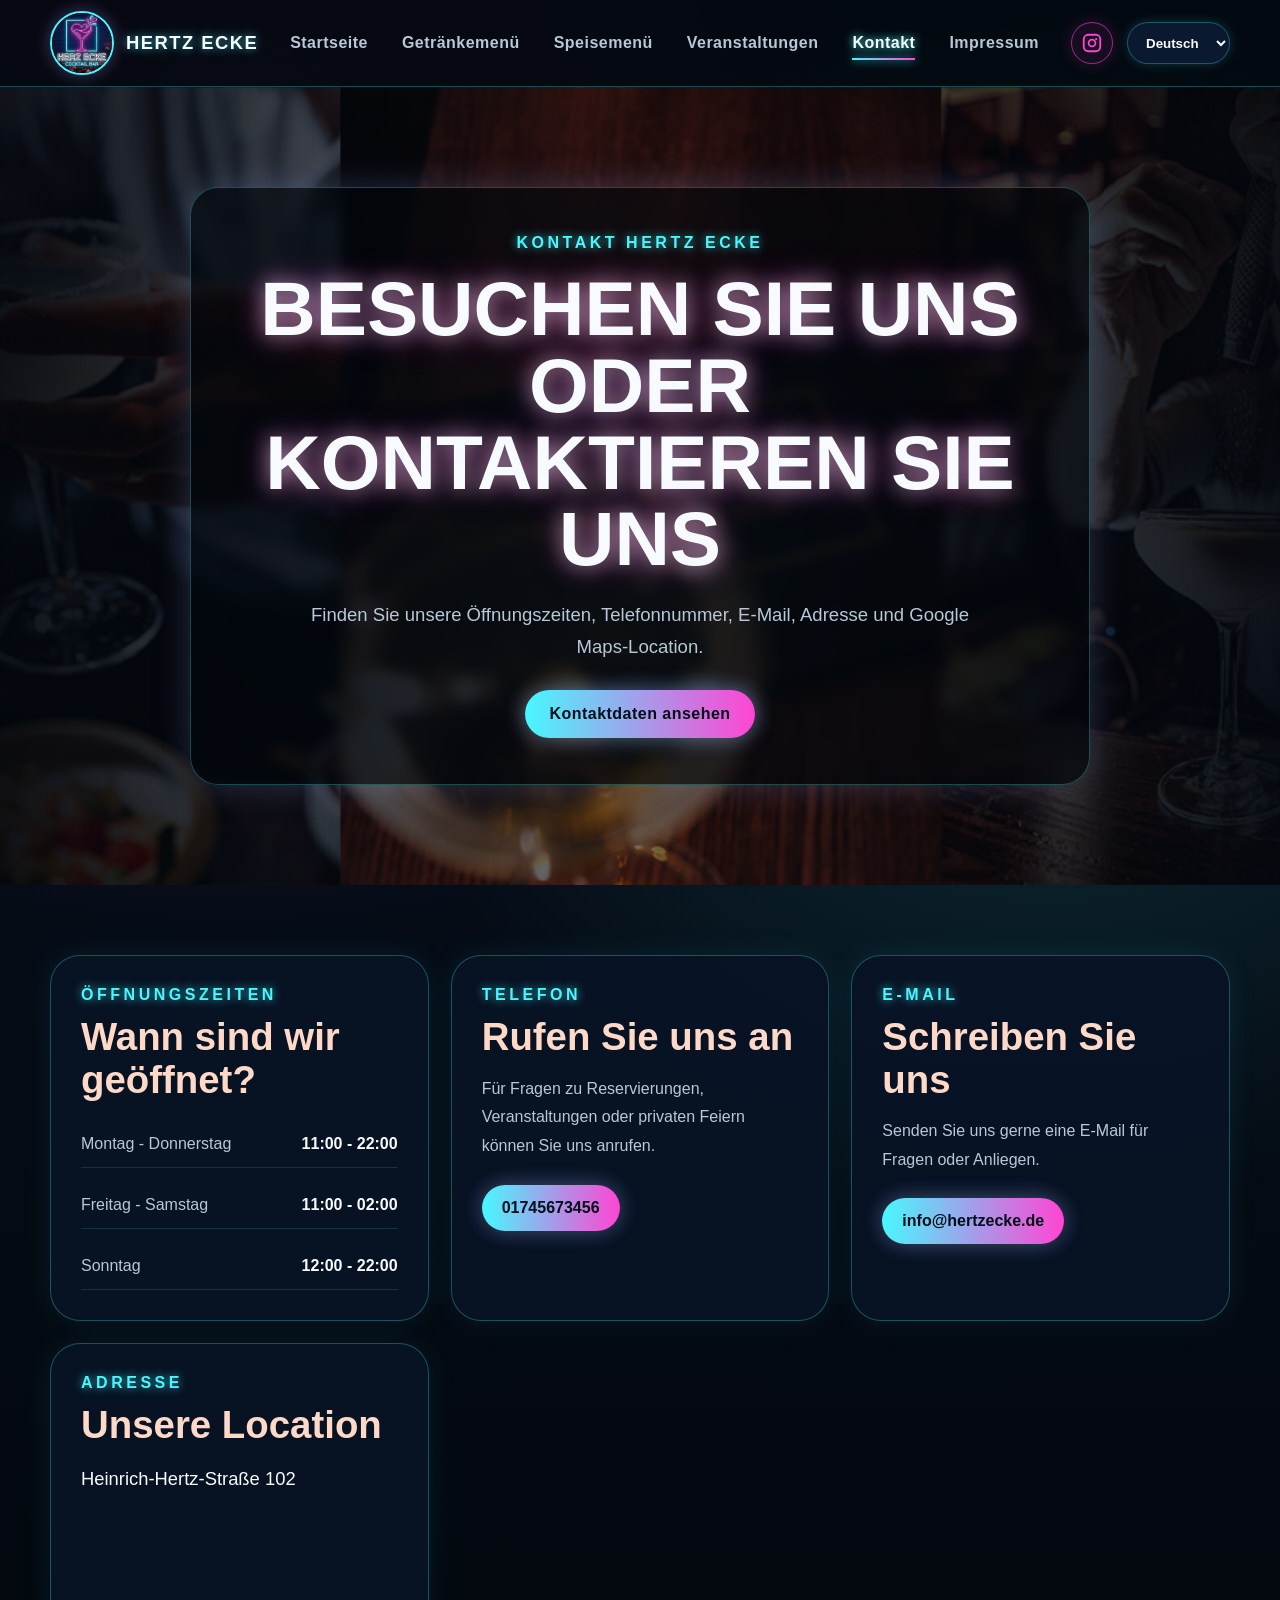
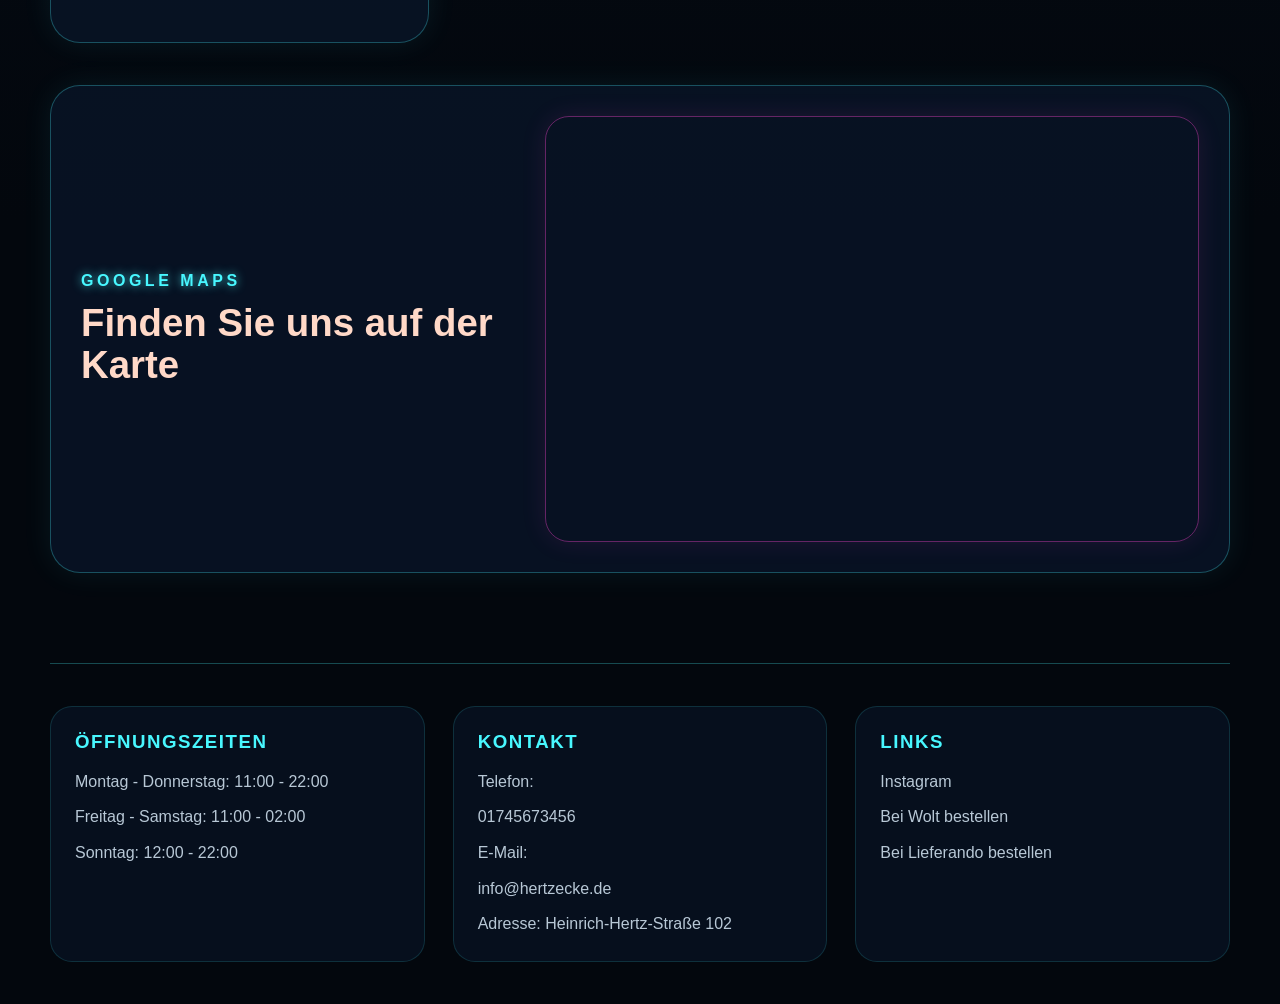
==== commit 7a7999ed: "impressum page implemented" ====
--- a/pages/ContactUsPage/ContactUs.html
+++ b/pages/ContactUsPage/ContactUs.html
@@ -10,17 +10,18 @@
 <body>
     <header class="site-header">
         <nav class="navbar" aria-label="Hauptnavigation">
-            <a class="logo-link" href="../HomePage/Home.html" aria-label="Hertz Ecke Startseite">
+            <a class="logo-link" href="../../index.html" aria-label="Hertz Ecke Startseite">
                 <img src="../../images/logo.jpg" alt="Hertz Ecke Logo" class="logo">
                 <span class="brand-name">Hertz Ecke</span>
             </a>
 
             <ul class="nav-links">
-                <li><a href="../HomePage/Home.html" data-i18n="navHome">Home</a></li>
+                <li><a href="../../index.html" data-i18n="navHome">Home</a></li>
                 <li><a href="../MenuPage/DrinksMenu.html" data-i18n="navDrinksMenu">Getränkemenü</a></li>
                 <li><a href="../MenuPage/FoodMenu.html" data-i18n="navFoodMenu">Speisemenü</a></li>
                 <li><a href="../EventsPage/Events.html" data-i18n="navEvents">Veranstaltungen</a></li>
                 <li><a href="ContactUs.html" class="active" data-i18n="navContact">Kontakt</a></li>
+                <li><a href="pages/ImpressumPage/Impressum.html">Impressum</a></li>
             </ul>
 
             <div class="nav-actions">
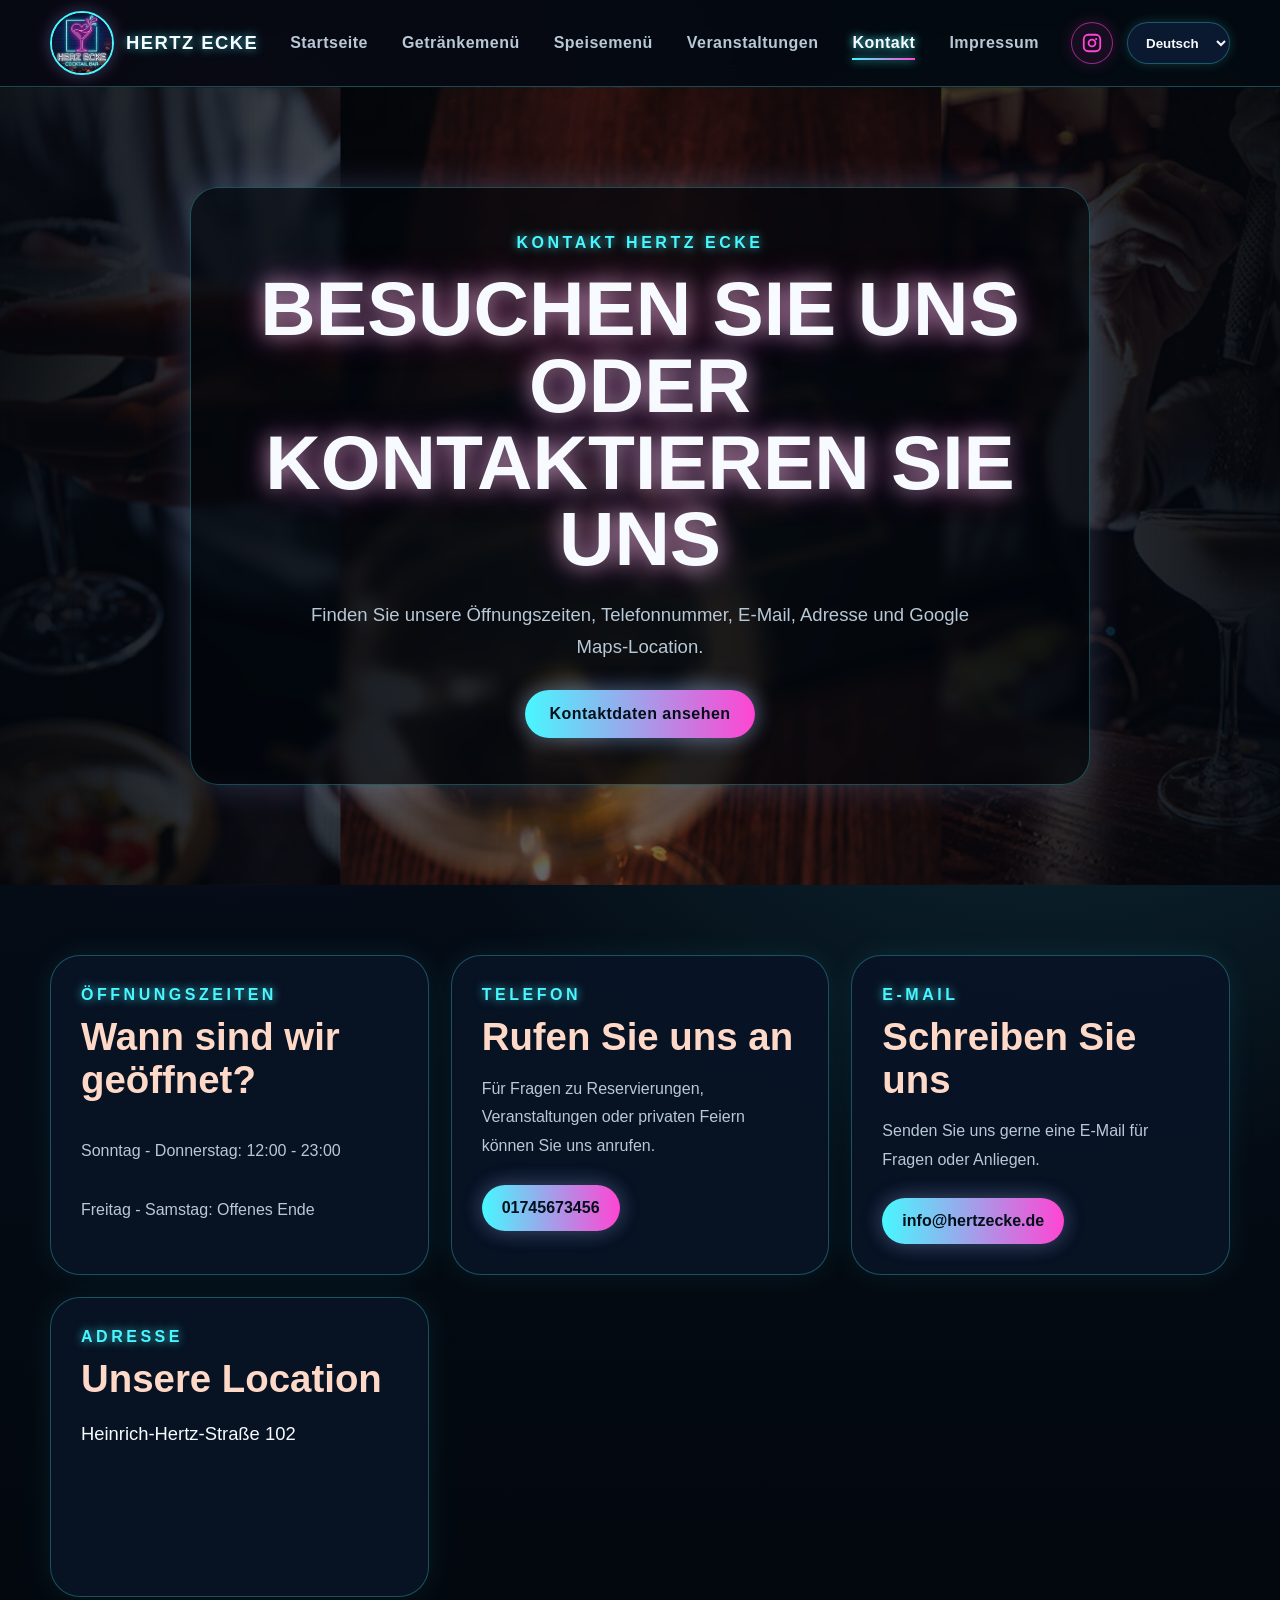
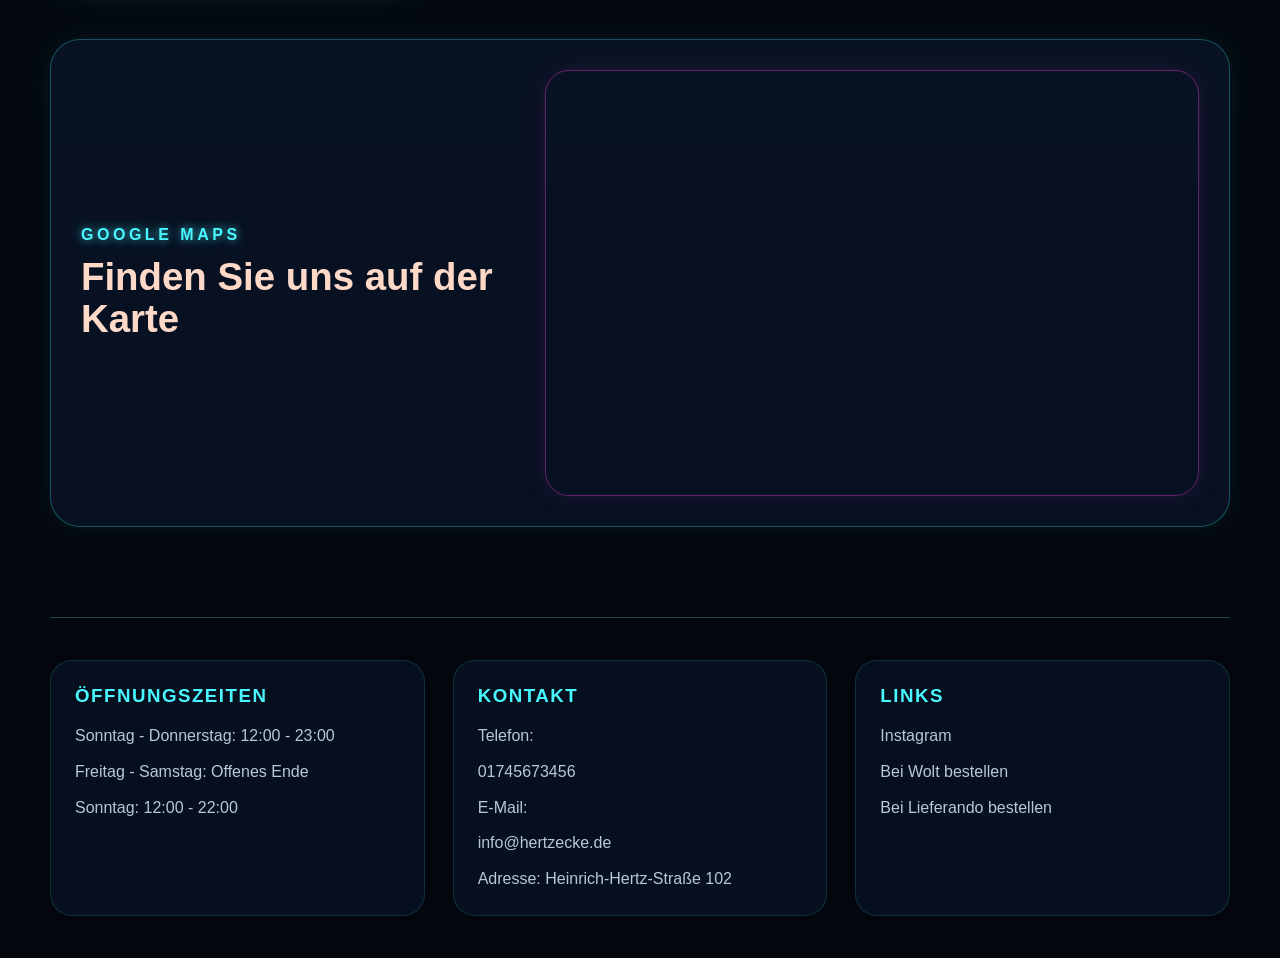
==== commit d905b926: "changing working hours" ====
--- a/pages/ContactUsPage/ContactUs.html
+++ b/pages/ContactUsPage/ContactUs.html
@@ -21,7 +21,7 @@
                 <li><a href="../MenuPage/FoodMenu.html" data-i18n="navFoodMenu">Speisemenü</a></li>
                 <li><a href="../EventsPage/Events.html" data-i18n="navEvents">Veranstaltungen</a></li>
                 <li><a href="ContactUs.html" class="active" data-i18n="navContact">Kontakt</a></li>
-                <li><a href="pages/ImpressumPage/Impressum.html">Impressum</a></li>
+                <li><a href="../ImpressumPage/Impressum.html" data-i18n="navImpressum">Impressum</a></li>
             </ul>
 
             <div class="nav-actions">
@@ -55,9 +55,8 @@
                 <p class="section-label" data-i18n="hoursLabel">Öffnungszeiten</p>
                 <h2 data-i18n="hoursTitle">Wann sind wir geöffnet?</h2>
                 <ul class="hours-list">
-                    <li><span data-i18n="hoursMonThu">Montag - Donnerstag</span><strong>11:00 - 22:00</strong></li>
-                    <li><span data-i18n="hoursFriSat">Freitag - Samstag</span><strong>11:00 - 02:00</strong></li>
-                    <li><span data-i18n="hoursSunday">Sonntag</span><strong>12:00 - 22:00</strong></li>
+                    <p data-i18n="footerHoursWeek">Sonntag - Donnerstag: 12:00 - 23:00</p>
+                    <p data-i18n="footerHoursWeekend">Freitag - Samstag: Offenes Ende</p>
                 </ul>
             </article>
 
@@ -119,24 +118,24 @@
     <script>
         const translations = {
             de: {
-                navHome: 'Startseite', navDrinksMenu: 'Getränkemenü', navFoodMenu: 'Speisemenü', navEvents: 'Veranstaltungen', navContact: 'Kontakt',
+                navHome: 'Startseite', navDrinksMenu: 'Getränkemenü', navFoodMenu: 'Speisemenü', navEvents: 'Veranstaltungen', navContact: 'Kontakt', navImpressum: 'Impressum',
                 contactEyebrow: 'Kontakt Hertz Ecke', contactHeroTitle: 'Besuchen Sie uns oder kontaktieren Sie uns', contactHeroText: 'Finden Sie unsere Öffnungszeiten, Telefonnummer, E-Mail, Adresse und Google Maps-Location.', contactHeroButton: 'Kontaktdaten ansehen',
                 hoursLabel: 'Öffnungszeiten', hoursTitle: 'Wann sind wir geöffnet?', hoursMonThu: 'Montag - Donnerstag', hoursFriSat: 'Freitag - Samstag', hoursSunday: 'Sonntag', closed: 'Geschlossen',
                 phoneLabel: 'Telefon', phoneTitle: 'Rufen Sie uns an', phoneText: 'Für Fragen zu Reservierungen, Veranstaltungen oder privaten Feiern können Sie uns anrufen.',
                 emailLabel: 'E-Mail', emailTitle: 'Schreiben Sie uns', emailText: 'Senden Sie uns gerne eine E-Mail für Fragen oder Anliegen.',
                 addressLabel: 'Adresse', addressTitle: 'Unsere Location', addressValue: 'Heinrich-Hertz-Straße 102', openMaps: 'In Google Maps öffnen',
                 mapLabel: 'Google Maps', mapTitle: 'Finden Sie uns auf der Karte',
-                footerHoursTitle: 'Öffnungszeiten', footerHoursWeek: 'Montag - Donnerstag: 11:00 - 22:00', footerHoursWeekend: 'Freitag - Samstag: 11:00 - 02:00', footerHoursSunday: 'Sonntag: 12:00 - 22:00', footerContactTitle: 'Kontakt', footerPhone: 'Telefon:', footerEmail: 'E-Mail:', footerAddress: 'Adresse:', footerAddressValue: 'Heinrich-Hertz-Straße 102', footerLinksTitle: 'Links', footerWebsiteWolt: 'Bei Wolt bestellen', footerWebsiteLieferando: 'Bei Lieferando bestellen'
+                footerHoursTitle: 'Öffnungszeiten', footerHoursWeek: 'Sonntag - Donnerstag: 12:00 - 23:00', footerHoursWeekend: 'Freitag - Samstag: Offenes Ende', footerContactTitle: 'Kontakt', footerPhone: 'Telefon:', footerEmail: 'E-Mail:', footerAddress: 'Adresse:', footerAddressValue: 'Heinrich-Hertz-Straße 102', footerLinksTitle: 'Links', footerWebsiteWolt: 'Bei Wolt bestellen', footerWebsiteLieferando: 'Bei Lieferando bestellen'
             },
             en: {
-                navHome: 'Home', navDrinksMenu: 'Drinks Menu', navFoodMenu: 'Food Menu', navEvents: 'Events', navContact: 'Contact us',
+                navHome: 'Home', navDrinksMenu: 'Drinks Menu', navFoodMenu: 'Food Menu', navEvents: 'Events', navContact: 'Contact us', navImpressum: 'Law Notice',
                 contactEyebrow: 'Contact Hertz Ecke', contactHeroTitle: 'Visit us or get in touch', contactHeroText: 'Find our working hours, phone number, email, address and Google Maps location.', contactHeroButton: 'View contact details',
                 hoursLabel: 'Working hours', hoursTitle: 'When are we open?', hoursMonThu: 'Monday - Thursday', hoursFriSat: 'Friday - Saturday', hoursSunday: 'Sunday', closed: 'Closed',
                 phoneLabel: 'Phone', phoneTitle: 'Call us', phoneText: 'For questions about reservations, events or private parties, you can call us.',
                 emailLabel: 'Email', emailTitle: 'Email us', emailText: 'Feel free to send us an email with any questions or inquiries.',
                 addressLabel: 'Address', addressTitle: 'Our location', addressValue: 'Heinrich-Hertz-Straße 102', openMaps: 'Open in Google Maps',
                 mapLabel: 'Google Maps', mapTitle: 'Find us on the map',
-                footerHoursTitle: 'Working hours', footerHoursWeek: 'Monday - Thursday: 11:00 - 22:00', footerHoursWeekend: 'Friday - Saturday: 11:00 - 02:00', footerHoursSunday: 'Sunday: 12:00 - 22:00', footerContactTitle: 'Contact', footerPhone: 'Phone:', footerEmail: 'Email:', footerAddress: 'Address:', footerAddressValue: 'Heinrich-Hertz-Straße 102', footerLinksTitle: 'Links', footerWebsiteWolt: 'Order from Wolt', footerWebsiteLieferando: 'Order from Lieferando'
+                footerHoursTitle: 'Working hours', footerHoursWeek: 'Sunday - Thursday: 12:00 - 23:00', footerHoursWeekend: 'Friday - Saturday: Open end', footerContactTitle: 'Contact', footerPhone: 'Phone:', footerEmail: 'Email:', footerAddress: 'Address:', footerAddressValue: 'Heinrich-Hertz-Straße 102', footerLinksTitle: 'Links', footerWebsiteWolt: 'Order from Wolt', footerWebsiteLieferando: 'Order from Lieferando'
             }
         };
 
